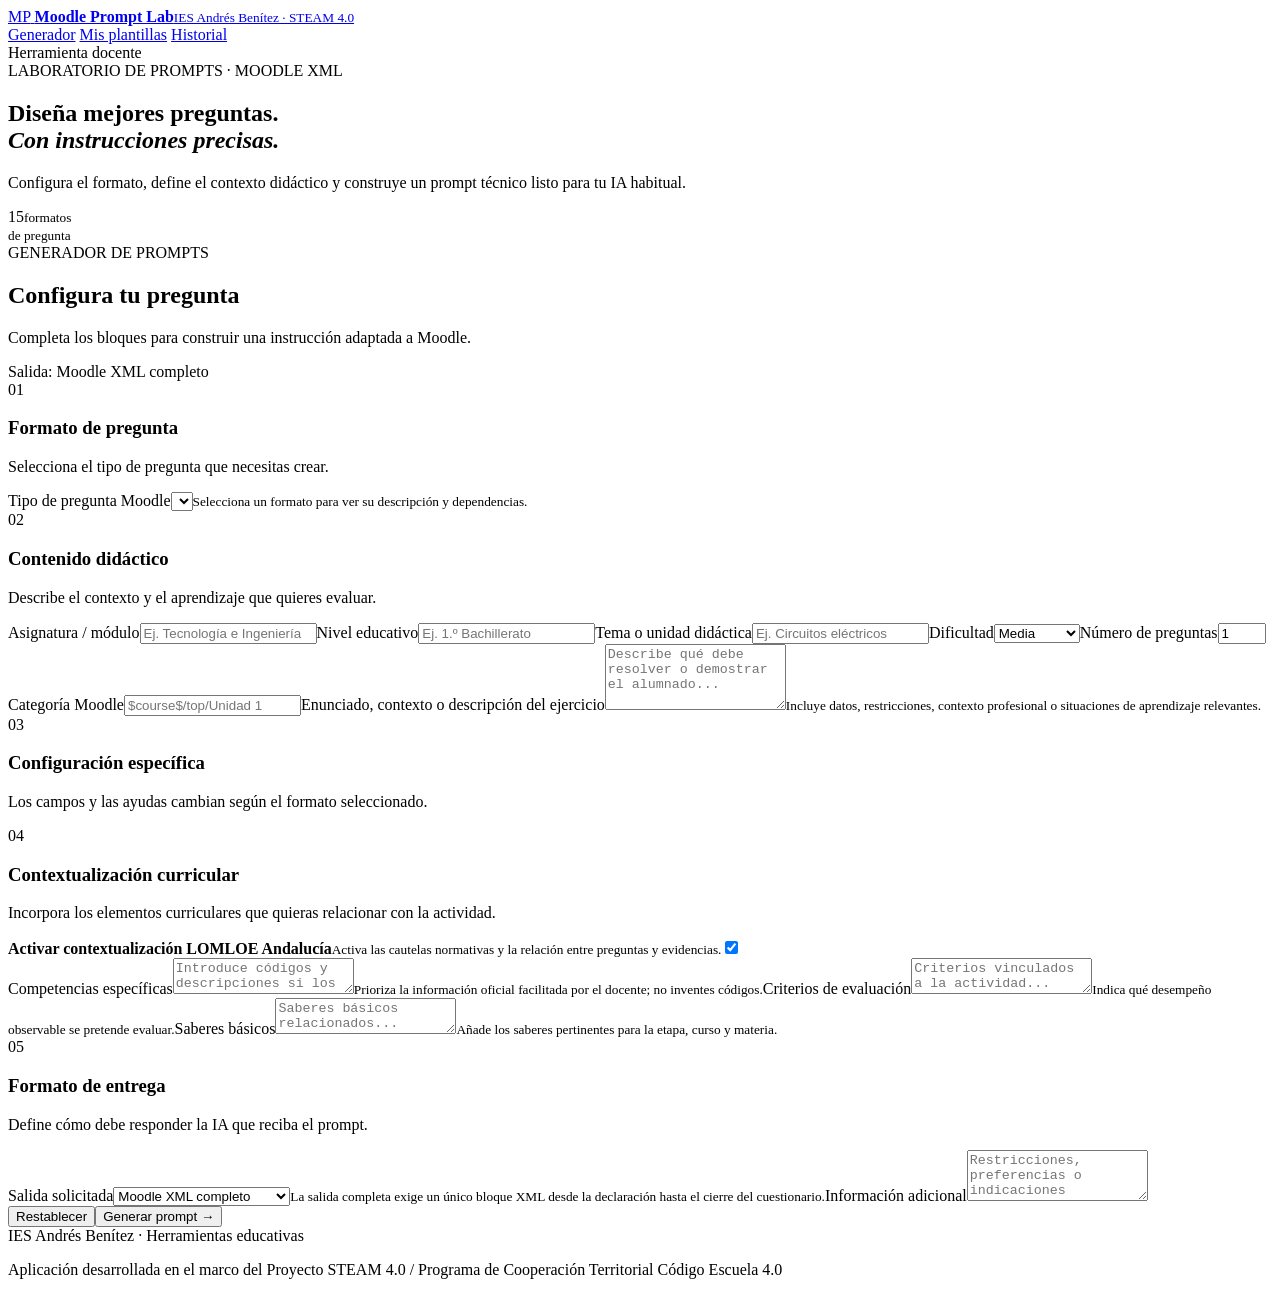
==== index.html @ 0b9a2999 "Crear estructura inicial de Moodle Prompt Lab" ====
<!doctype html>
<html lang="es">
<head>
  <meta charset="utf-8">
  <meta name="viewport" content="width=device-width, initial-scale=1">
  <meta name="theme-color" content="#FFFCF7">
  <meta name="description" content="Moodle Prompt Lab: construye prompts técnicos para generar preguntas compatibles con Moodle XML.">
  <title>Moodle Prompt Lab · STEAM 4.0</title>
  <link rel="preconnect" href="https://fonts.googleapis.com">
  <link rel="preconnect" href="https://fonts.gstatic.com" crossorigin>
  <link href="https://fonts.googleapis.com/css2?family=DM+Sans:wght@400;500;600;700&family=Manrope:wght@500;600;700;800&display=swap" rel="stylesheet">
  <link rel="stylesheet" href="assets/css/styles.css">
  <link rel="stylesheet" href="assets/css/responsive.css">
</head>
<body>
  <header class="site-header">
    <div class="header-inner">
      <a class="brand" href="#generador" aria-label="Moodle Prompt Lab, inicio">
        <span class="brand-mark" aria-hidden="true">MP</span>
        <span class="brand-copy"><strong>Moodle Prompt Lab</strong><small>IES Andrés Benítez · STEAM 4.0</small></span>
      </a>
      <nav class="main-nav" aria-label="Navegación principal">
        <a href="#generador" class="nav-link active" data-view="generator">Generador</a>
        <a href="#plantillas" class="nav-link" data-view="templates">Mis plantillas</a>
        <a href="#historial" class="nav-link" data-view="history">Historial</a>
      </nav>
      <div class="header-chip"><span class="status-dot"></span> Herramienta docente</div>
    </div>
  </header>

  <main class="app-shell">
    <section class="hero" id="hero">
      <div><span class="eyebrow">LABORATORIO DE PROMPTS · MOODLE XML</span><h1>Diseña mejores preguntas.<br><em>Con instrucciones precisas.</em></h1><p>Configura el formato, define el contexto didáctico y construye un prompt técnico listo para tu IA habitual.</p></div>
      <div class="hero-mark" aria-hidden="true"><span>15</span><small>formatos<br>de pregunta</small></div>
    </section>

    <section class="view-panel" id="view-generator" data-panel="generator">
      <div class="section-heading"><div><span class="eyebrow">GENERADOR DE PROMPTS</span><h2>Configura tu pregunta</h2><p>Completa los bloques para construir una instrucción adaptada a Moodle.</p></div><span class="xml-pill">Salida: Moodle XML completo</span></div>
      <form id="prompt-form" novalidate>
        <section class="form-card" aria-labelledby="format-title"><div class="card-heading"><span class="step-number">01</span><div><h3 id="format-title">Formato de pregunta</h3><p>Selecciona el tipo de pregunta que necesitas crear.</p></div></div>
          <div class="field-grid"><label class="field full"><span>Tipo de pregunta Moodle</span><select id="typeId" name="typeId" required></select><small id="format-description" class="help">Selecciona un formato para ver su descripción y dependencias.</small></label></div>
          <div id="format-meta" class="format-meta" aria-live="polite"></div>
        </section>
        <section class="form-card" aria-labelledby="content-title"><div class="card-heading"><span class="step-number">02</span><div><h3 id="content-title">Contenido didáctico</h3><p>Describe el contexto y el aprendizaje que quieres evaluar.</p></div></div>
          <div class="field-grid"><label class="field"><span>Asignatura / módulo</span><input id="subject" name="subject" placeholder="Ej. Tecnología e Ingeniería"></label><label class="field"><span>Nivel educativo</span><input id="level" name="level" placeholder="Ej. 1.º Bachillerato"></label><label class="field"><span>Tema o unidad didáctica</span><input id="topic" name="topic" placeholder="Ej. Circuitos eléctricos"></label><label class="field"><span>Dificultad</span><select id="difficulty" name="difficulty"><option>Baja</option><option selected>Media</option><option>Alta</option><option>Progresiva</option></select></label><label class="field"><span>Número de preguntas</span><input id="quantity" name="quantity" type="number" min="1" max="50" value="1"></label><label class="field"><span>Categoría Moodle</span><input id="category" name="category" placeholder="$course$/top/Unidad 1"></label><label class="field full"><span>Enunciado, contexto o descripción del ejercicio</span><textarea id="statement" name="statement" rows="4" placeholder="Describe qué debe resolver o demostrar el alumnado..."></textarea><small class="help">Incluye datos, restricciones, contexto profesional o situaciones de aprendizaje relevantes.</small></label></div>
        </section>
        <section class="form-card" aria-labelledby="config-title"><div class="card-heading"><span class="step-number">03</span><div><h3 id="config-title">Configuración específica</h3><p>Los campos y las ayudas cambian según el formato seleccionado.</p></div></div><div id="specific-fields" class="field-grid"></div></section>
        <section class="form-card" aria-labelledby="curriculum-title"><div class="card-heading"><span class="step-number">04</span><div><h3 id="curriculum-title">Contextualización curricular</h3><p>Incorpora los elementos curriculares que quieras relacionar con la actividad.</p></div></div>
          <label class="toggle-row"><span><strong>Activar contextualización LOMLOE Andalucía</strong><small>Activa las cautelas normativas y la relación entre preguntas y evidencias.</small></span><input id="curriculumEnabled" type="checkbox" checked><span class="toggle-ui"></span></label>
          <div id="curriculum-fields" class="field-grid"><label class="field full"><span>Competencias específicas</span><textarea id="competencies" rows="2" placeholder="Introduce códigos y descripciones si los conoces..."></textarea><small class="help">Prioriza la información oficial facilitada por el docente; no inventes códigos.</small></label><label class="field full"><span>Criterios de evaluación</span><textarea id="criteria" rows="2" placeholder="Criterios vinculados a la actividad..."></textarea><small class="help">Indica qué desempeño observable se pretende evaluar.</small></label><label class="field full"><span>Saberes básicos</span><textarea id="knowledge" rows="2" placeholder="Saberes básicos relacionados..."></textarea><small class="help">Añade los saberes pertinentes para la etapa, curso y materia.</small></label></div>
        </section>
        <section class="form-card" aria-labelledby="delivery-title"><div class="card-heading"><span class="step-number">05</span><div><h3 id="delivery-title">Formato de entrega</h3><p>Define cómo debe responder la IA que reciba el prompt.</p></div></div>
          <div class="field-grid"><label class="field"><span>Salida solicitada</span><select id="xmlOutput"><option value="complete" selected>Moodle XML completo</option><option value="explained">XML + explicación técnica</option></select><small class="help">La salida completa exige un único bloque XML desde la declaración hasta el cierre del cuestionario.</small></label><label class="field"><span>Información adicional</span><textarea id="specificText" rows="3" placeholder="Restricciones, preferencias o indicaciones adicionales..."></textarea></label></div>
        </section>
        <div class="form-actions"><button class="btn btn-secondary" type="reset" id="reset-form">Restablecer</button><button class="btn btn-primary" type="submit">Generar prompt <span aria-hidden="true">→</span></button></div>
      </form>
      <section class="result-card" id="result-panel" hidden aria-labelledby="result-title"><div class="result-heading"><div><span class="eyebrow">RESULTADO</span><h2 id="result-title">Tu prompt está preparado</h2><p>Revísalo, edítalo si lo necesitas y utilízalo en tu IA habitual.</p></div><span class="result-tag">Prompt generado</span></div><textarea id="prompt-output" rows="22" spellcheck="false" aria-label="Prompt generado"></textarea><div class="result-actions"><button class="btn btn-primary" id="copy-prompt" type="button">Copiar prompt</button><button class="btn btn-secondary" id="download-prompt" type="button">Descargar TXT</button><button class="btn btn-outline" id="save-template" type="button">Guardar como plantilla</button></div><p id="copy-status" class="inline-status" role="status" aria-live="polite"></p><p class="notice">Moodle Prompt Lab construye instrucciones. No ejecuta una IA ni valida directamente la importación en Moodle o en plugins.</p></section>
    </section>

    <section class="view-panel" id="view-templates" data-panel="templates" hidden><div class="section-heading"><div><span class="eyebrow">TU ESPACIO DE TRABAJO</span><h2>Mis plantillas</h2><p>Recupera configuraciones y prompts que hayas guardado en este navegador.</p></div></div><div id="templates-list" class="saved-list"></div></section>
    <section class="view-panel" id="view-history" data-panel="history" hidden><div class="section-heading"><div><span class="eyebrow">ACTIVIDAD RECIENTE</span><h2>Historial</h2><p>Los últimos 30 prompts generados en este dispositivo.</p></div></div><div id="history-list" class="saved-list"></div></section>
  </main>
  <footer class="site-footer"><div class="footer-inner"><span>IES Andrés Benítez · Herramientas educativas</span><p>Aplicación desarrollada en el marco del Proyecto STEAM 4.0 / Programa de Cooperación Territorial Código Escuela 4.0</p></div></footer>
  <div id="toast" class="toast" role="status" aria-live="polite"></div>
  <script type="module" src="js/app.js"></script>
</body>
</html>
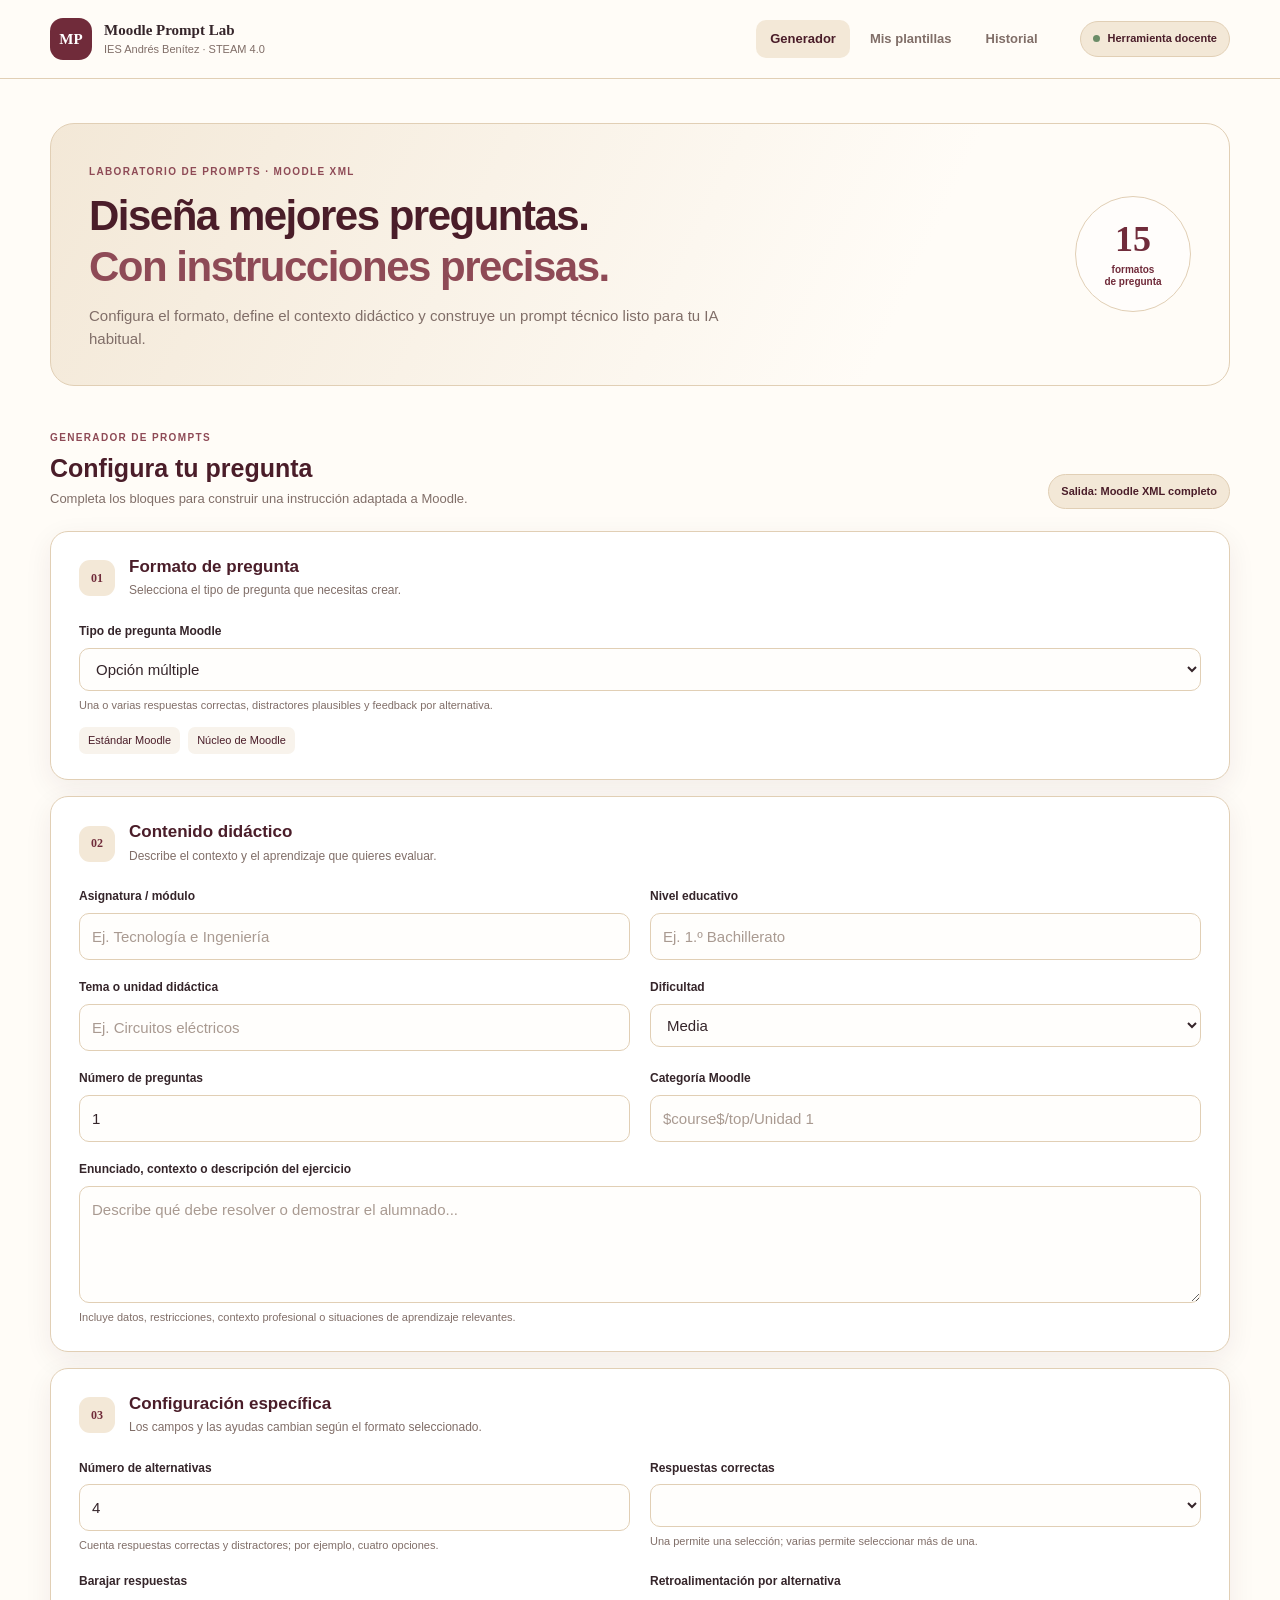
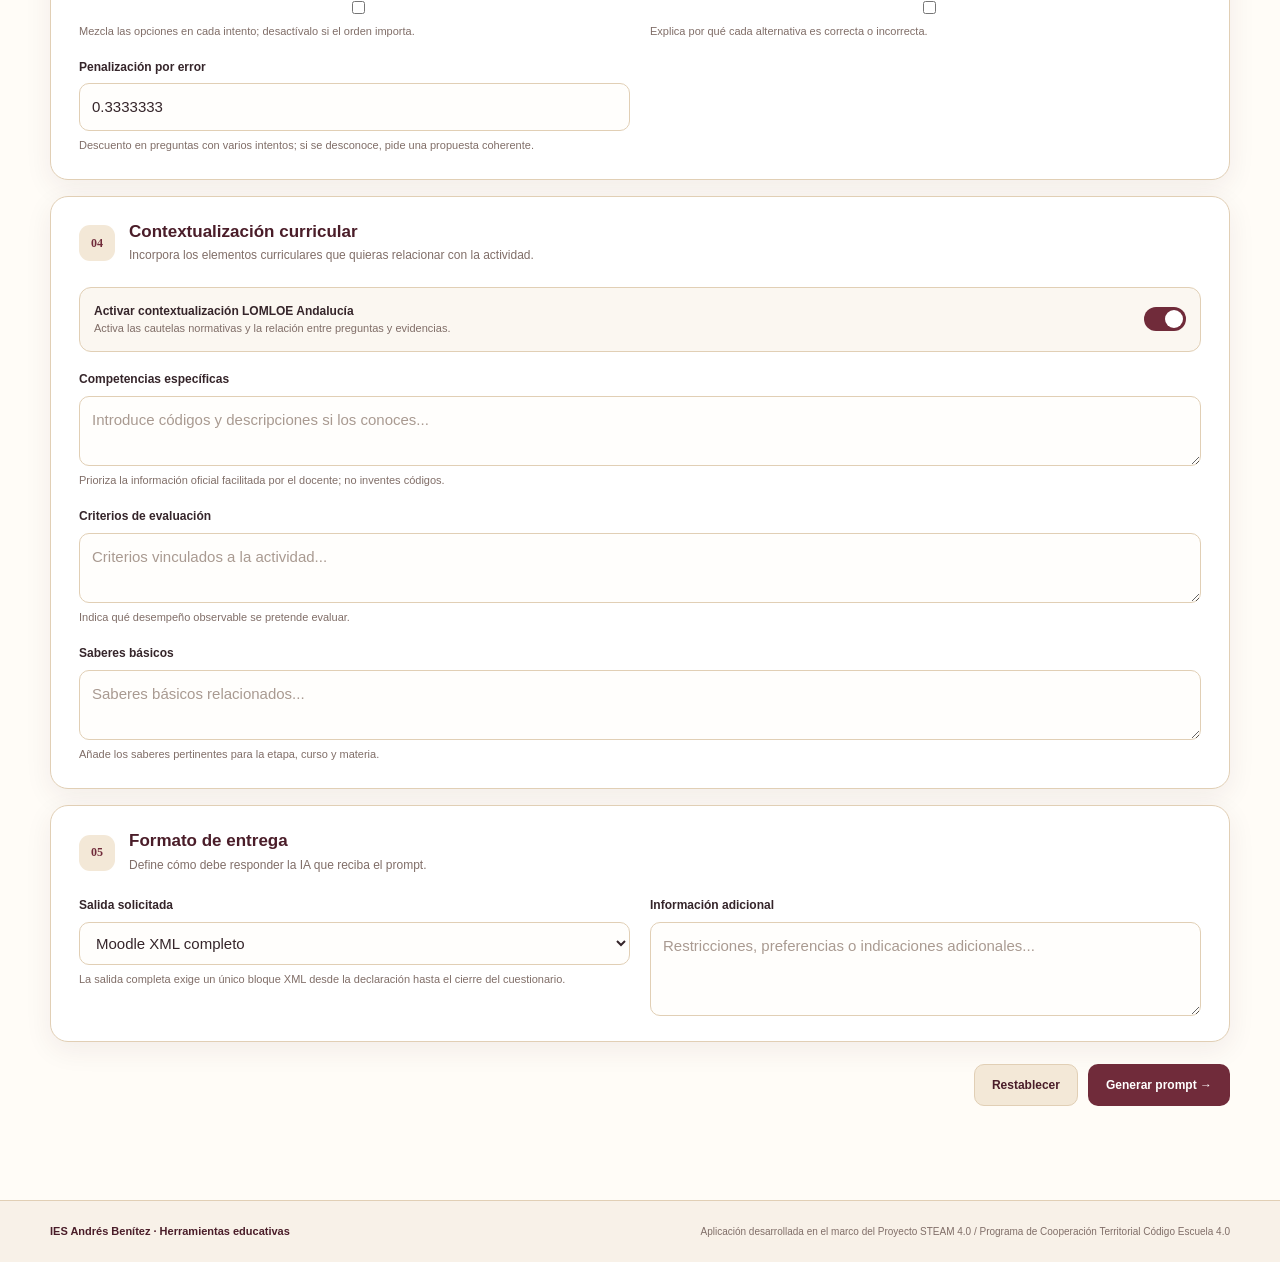
==== commit 1600cb06: "Añadir icono corporativo" ====
--- a/index.html
+++ b/index.html
@@ -9,6 +9,7 @@
   <link rel="preconnect" href="https://fonts.googleapis.com">
   <link rel="preconnect" href="https://fonts.gstatic.com" crossorigin>
   <link href="https://fonts.googleapis.com/css2?family=DM+Sans:wght@400;500;600;700&family=Manrope:wght@500;600;700;800&display=swap" rel="stylesheet">
+  <link rel="icon" href="assets/img/logo.svg" type="image/svg+xml">
   <link rel="stylesheet" href="assets/css/styles.css">
   <link rel="stylesheet" href="assets/css/responsive.css">
 </head>
--- a/assets/css/styles.css
+++ b/assets/css/styles.css
@@ -0,0 +1 @@
+:root{--wine:#702B3A;--wine-dark:#4A1D29;--wine-soft:#8E4A56;--beige:#F3E8D7;--sand:#E1CFB5;--gold:#C49A6C;--ivory:#FFFCF7;--ink:#35252A;--muted:#806E68;--white:#fff;--shadow:0 8px 28px rgba(74,29,41,.07);--radius:18px}*{box-sizing:border-box}body{margin:0;background:var(--ivory);color:var(--ink);font:15px/1.55 "DM Sans",sans-serif}button,input,select,textarea{font:inherit} :focus-visible{outline:3px solid var(--gold);outline-offset:3px}.site-header{position:sticky;top:0;z-index:20;background:rgba(255,252,247,.97);border-bottom:1px solid var(--sand);backdrop-filter:blur(12px)}.header-inner,.app-shell,.footer-inner{width:min(1180px,calc(100% - 48px));margin:auto}.header-inner{min-height:78px;display:flex;align-items:center;gap:28px}.brand{display:flex;align-items:center;gap:12px;text-decoration:none;color:var(--ink);min-width:255px}.brand-mark{width:42px;height:42px;border-radius:13px;background:var(--wine);color:#fff;display:grid;place-items:center;font:800 15px Manrope}.brand-copy{display:grid;line-height:1.25}.brand-copy strong{font:800 15px Manrope}.brand-copy small{font-size:11px;color:var(--muted);margin-top:4px}.main-nav{display:flex;align-items:center;gap:6px;margin-left:auto}.nav-link{padding:9px 14px;border-radius:10px;color:var(--muted);font-weight:600;text-decoration:none;font-size:13px}.nav-link:hover,.nav-link.active{background:var(--beige);color:var(--wine-dark)}.header-chip,.xml-pill,.result-tag{display:inline-flex;align-items:center;gap:8px;border:1px solid var(--sand);background:var(--beige);color:var(--wine-dark);border-radius:999px;padding:8px 12px;font-size:11px;font-weight:700}.status-dot{width:7px;height:7px;border-radius:50%;background:#6B8C67}.app-shell{padding:44px 0 72px;min-height:calc(100vh - 150px)}.hero{display:flex;justify-content:space-between;align-items:center;gap:32px;padding:34px 38px;margin-bottom:38px;border:1px solid var(--sand);border-radius:24px;background:linear-gradient(115deg,#F3E8D7,#FFFCF7 72%)}.eyebrow{font-size:10px;letter-spacing:1.35px;font-weight:800;color:var(--wine-soft)}h1,h2,h3{font-family:Manrope,sans-serif;line-height:1.2;color:var(--wine-dark);margin:0}h1{font-size:clamp(28px,4vw,42px);letter-spacing:-1.5px;margin:10px 0 12px}h1 em{font-style:normal;color:var(--wine-soft)}.hero p,.section-heading p,.result-heading p{color:var(--muted);margin:0;max-width:650px}.hero-mark{width:116px;height:116px;flex:0 0 116px;border:1px solid var(--sand);border-radius:50%;background:#fff9;display:flex;flex-direction:column;align-items:center;justify-content:center;color:var(--wine)}.hero-mark span{font:800 36px Manrope;line-height:1}.hero-mark small{text-align:center;font-size:10px;line-height:1.2;margin-top:7px;font-weight:700}.section-heading{display:flex;align-items:end;justify-content:space-between;gap:20px;margin:0 0 22px}.section-heading h2,.result-heading h2{font-size:25px;margin:6px 0}.section-heading p,.result-heading p{font-size:13px}.form-card,.result-card{background:#fff;border:1px solid var(--sand);border-radius:var(--radius);padding:25px 28px;margin:16px 0;box-shadow:var(--shadow)}.card-heading{display:flex;align-items:center;gap:14px;margin-bottom:22px}.step-number{width:36px;height:36px;display:grid;place-items:center;border-radius:11px;background:var(--beige);color:var(--wine);font:800 12px Manrope}.card-heading h3{font-size:17px}.card-heading p{font-size:12px;color:var(--muted);margin:4px 0 0}.field-grid{display:grid;grid-template-columns:repeat(2,minmax(0,1fr));gap:18px 20px}.field{display:flex;flex-direction:column;gap:7px;min-width:0}.field.full{grid-column:1/-1}.field>span{font-size:12px;font-weight:700}.field input,.field select,.field textarea,.result-card textarea{width:100%;border:1px solid var(--sand);border-radius:10px;padding:11px 12px;background:#FFFEFC;color:var(--ink);min-width:0}.field textarea,.result-card textarea{resize:vertical}.field input:focus,.field select:focus,.field textarea:focus,.result-card textarea:focus{border-color:var(--wine);outline:2px solid #702b3a20}.field input::placeholder,.field textarea::placeholder{color:#A99A91}.help{font-size:11px;color:var(--muted);line-height:1.45}.format-meta{display:flex;gap:8px;flex-wrap:wrap;margin-top:14px}.format-meta span{font-size:11px;padding:5px 9px;border-radius:7px;background:#F8F3EC;color:var(--wine-dark)}.toggle-row{display:flex;align-items:center;gap:14px;padding:14px;background:#FBF7F1;border:1px solid var(--sand);border-radius:12px;margin-bottom:18px;cursor:pointer}.toggle-row>span:first-child{display:grid;flex:1}.toggle-row strong{font-size:12px}.toggle-row small{font-size:11px;color:var(--muted)}.toggle-row input{position:absolute;opacity:0}.toggle-ui{width:42px;height:24px;border-radius:99px;background:#C7B9AE;position:relative}.toggle-ui:after{content:"";position:absolute;width:18px;height:18px;border-radius:50%;background:white;top:3px;left:3px}.toggle-row input:checked+.toggle-ui{background:var(--wine)}.toggle-row input:checked+.toggle-ui:after{transform:translateX(18px)}.form-actions,.result-actions{display:flex;justify-content:flex-end;gap:10px;flex-wrap:wrap;margin:22px 0}.btn{border:1px solid transparent;border-radius:10px;padding:11px 17px;font-weight:700;font-size:12px;cursor:pointer;transition:background .18s,transform .18s}.btn:hover{transform:translateY(-1px)}.btn-primary{background:var(--wine);color:#fff}.btn-primary:hover{background:var(--wine-dark)}.btn-secondary{background:var(--beige);color:var(--wine-dark);border-color:var(--sand)}.btn-outline{background:#fff;color:var(--wine);border-color:var(--sand)}.result-card{border-color:var(--wine-soft);margin-top:28px}.result-heading{display:flex;justify-content:space-between;gap:16px;align-items:center;margin-bottom:18px}.result-card textarea{font:12px/1.6 ui-monospace,Consolas,monospace;background:var(--ivory);min-height:360px}.result-actions{justify-content:flex-start;margin-bottom:8px}.inline-status{font-size:12px;color:var(--wine);min-height:18px}.notice{font-size:11px;color:var(--muted);background:#FBF7F1;border-radius:9px;padding:10px 12px}.saved-list{display:grid;gap:12px}.saved-item{display:flex;justify-content:space-between;align-items:center;gap:16px;padding:17px 20px;background:#fff;border:1px solid var(--sand);border-radius:14px}.saved-item h3{font-size:14px}.saved-item p{margin:4px 0 0;color:var(--muted);font-size:11px}.saved-actions{display:flex;gap:8px}.empty-state{padding:38px 20px;text-align:center;border:1px dashed var(--sand);border-radius:14px;color:var(--muted);background:#fff}.site-footer{border-top:1px solid var(--sand);background:#F8F1E8}.footer-inner{padding:22px 0;display:flex;align-items:center;justify-content:space-between;gap:20px}.footer-inner span{font-weight:700;font-size:11px;color:var(--wine-dark)}.footer-inner p{font-size:10px;color:var(--muted);margin:0;text-align:right}.toast{position:fixed;bottom:22px;right:22px;background:var(--wine-dark);color:#fff;padding:12px 17px;border-radius:10px;opacity:0;transform:translateY(8px);pointer-events:none;transition:.2s;z-index:40}.toast.show{opacity:1;transform:translateY(0)}[hidden]{display:none!important}
--- a/assets/css/responsive.css
+++ b/assets/css/responsive.css
@@ -0,0 +1 @@
+@media(max-width:900px){.header-inner{flex-wrap:wrap;gap:10px;padding:12px 0}.brand{min-width:0;flex:1}.main-nav{order:3;width:100%;margin:0}.header-chip{margin-left:auto}.hero{padding:28px}.section-heading{align-items:flex-start;flex-direction:column}.footer-inner{align-items:flex-start;flex-direction:column}.footer-inner p{text-align:left}}@media(max-width:600px){.header-inner,.app-shell,.footer-inner{width:calc(100% - 28px)}.header-inner{min-height:auto}.brand-mark{width:37px;height:37px}.brand-copy strong{font-size:13px}.header-chip{font-size:0;padding:9px}.main-nav{overflow-x:auto}.nav-link{padding:9px 11px;white-space:nowrap;font-size:12px}.app-shell{padding:25px 0 48px}.hero{padding:23px 20px;border-radius:18px;align-items:flex-start}.hero-mark{width:76px;height:76px;flex-basis:76px}.hero-mark span{font-size:27px}.hero-mark small{font-size:8px}h1{font-size:28px}.form-card,.result-card{padding:20px 16px}.field-grid{grid-template-columns:1fr;gap:15px}.field.full{grid-column:auto}.card-heading{align-items:flex-start}.form-actions .btn,.result-actions .btn{flex:1}.result-heading{align-items:flex-start;flex-direction:column}.saved-item{align-items:flex-start;flex-direction:column}.saved-actions{width:100%}.footer-inner{padding:18px 0}}@media(prefers-reduced-motion:reduce){*,*::before,*::after{scroll-behavior:auto!important;transition:none!important;animation:none!important}}
